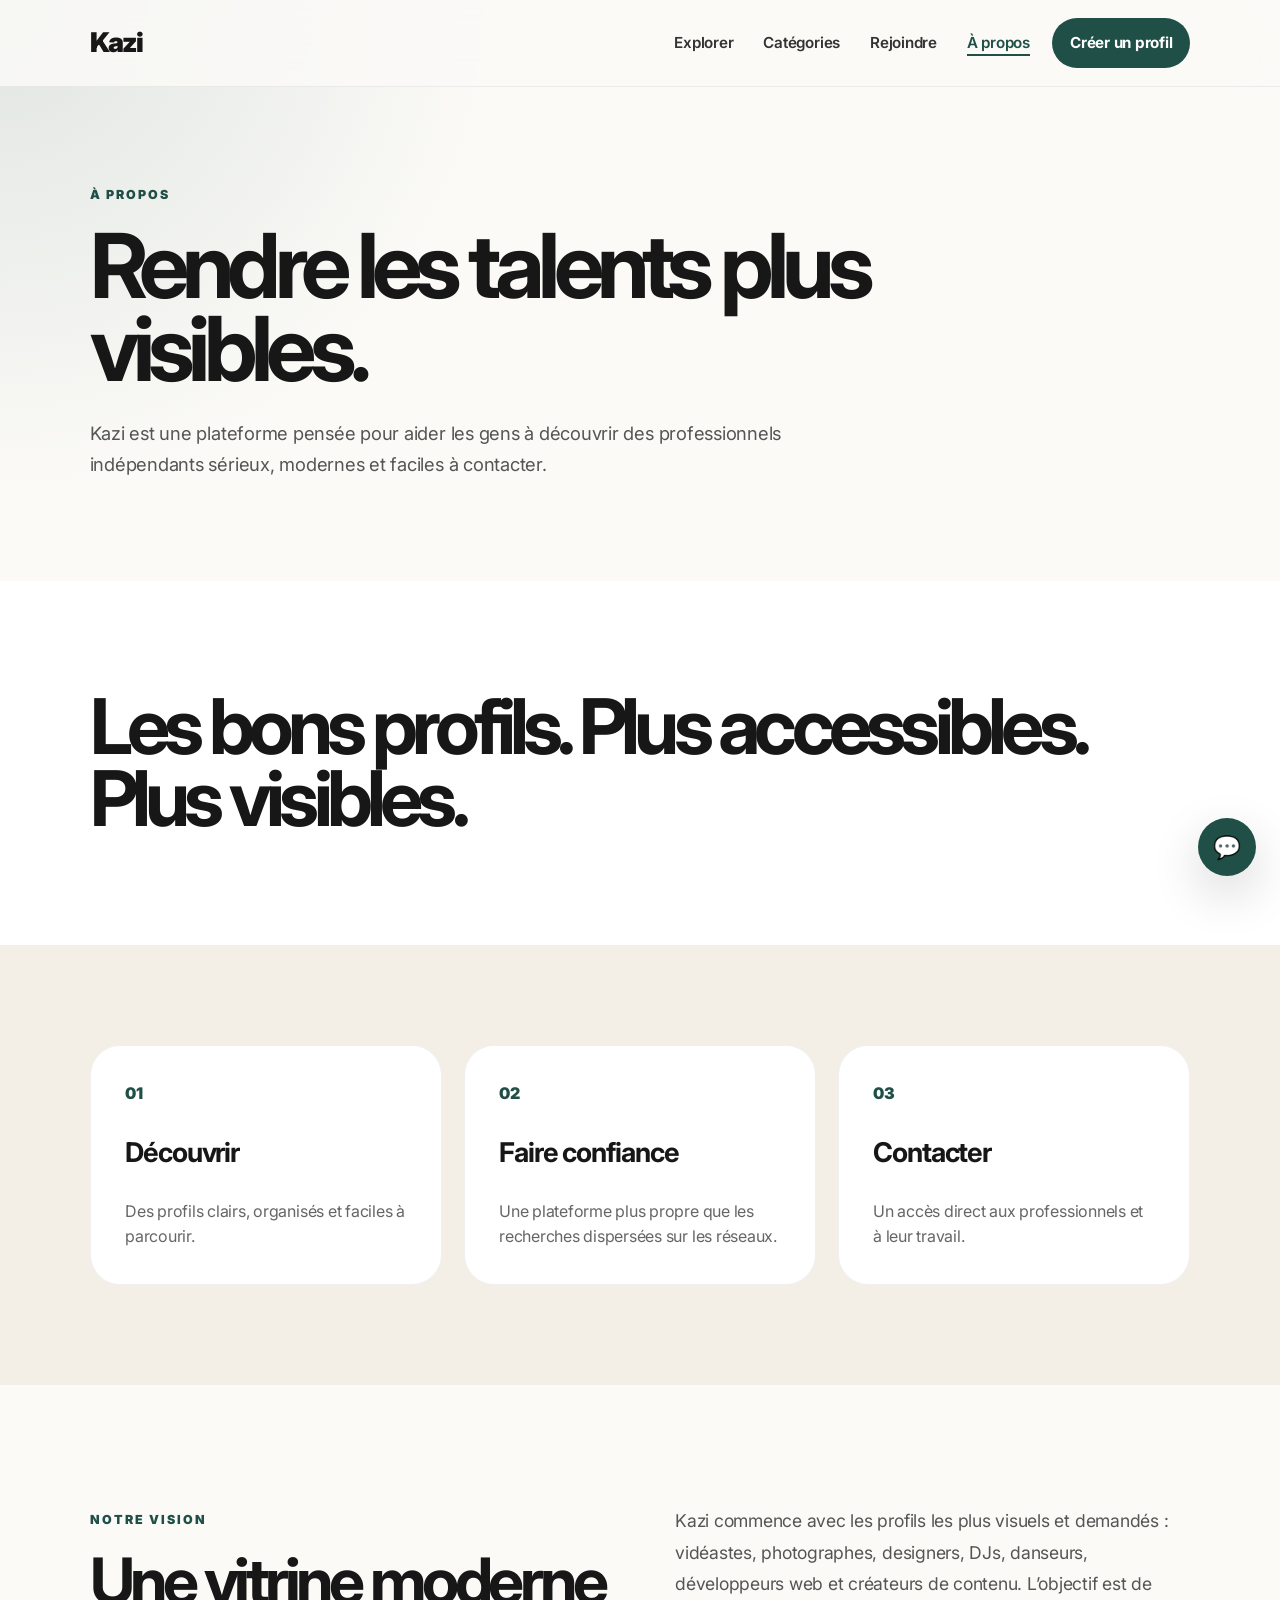
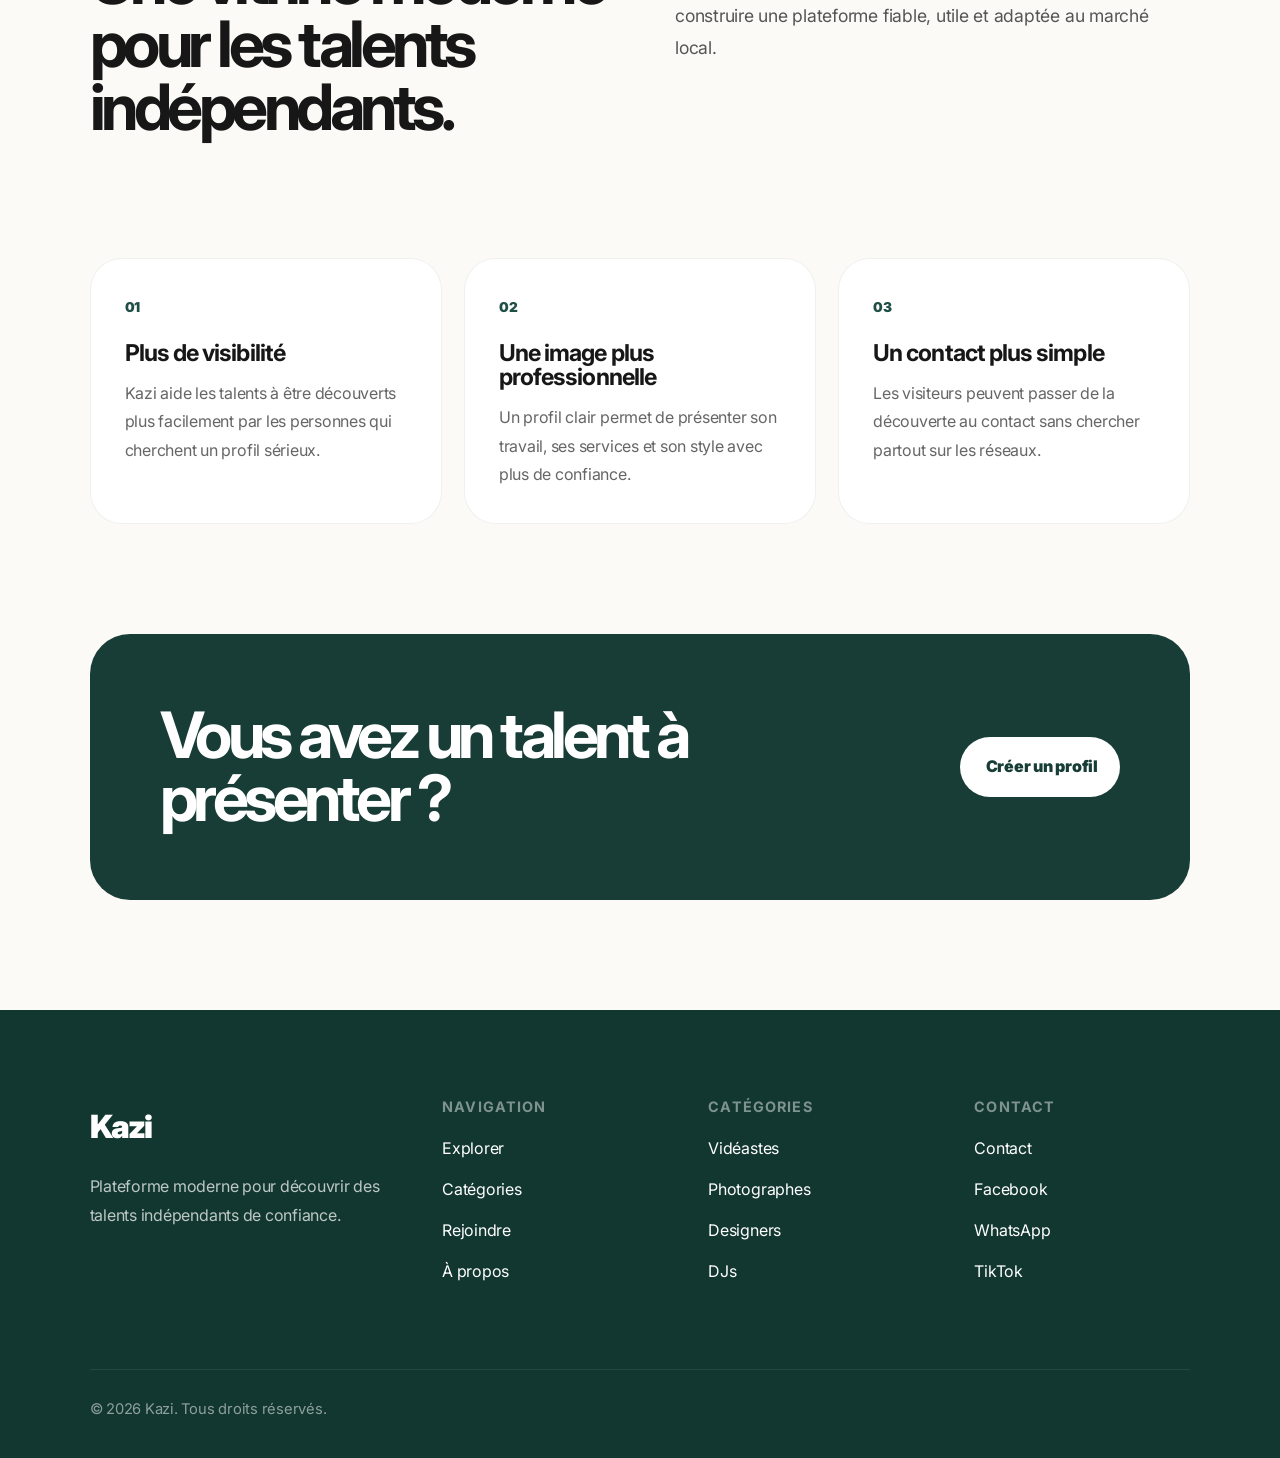
==== Kazi-website/about.html @ 258c021c "Replace with corrected Kazi website structure" ====
<!doctype html>
<html lang="fr">
  <head>
    <meta charset="UTF-8" />
    <meta name="viewport" content="width=device-width, initial-scale=1.0" />

    <title>À propos — Kazi</title>

    <meta
      name="description"
      content="Kazi est une plateforme pensée pour rendre les talents indépendants plus visibles et plus faciles à trouver."
    />

    <link rel="icon" href="assets/images/branding/favicon.png" />

    <link rel="preconnect" href="https://fonts.googleapis.com" />
    <link rel="preconnect" href="https://fonts.gstatic.com" crossorigin />

    <link
      href="https://fonts.googleapis.com/css2?family=Inter:wght@400;500;600;700;800;900&display=swap"
      rel="stylesheet"
    />

    <link rel="stylesheet" href="assets/css/style.css" />
    <link rel="stylesheet" href="assets/css/navbar.css" />
    <link rel="stylesheet" href="assets/css/about.css" />
    <link rel="stylesheet" href="assets/css/footer.css" />
    <link rel="stylesheet" href="assets/css/responsive.css" />
  </head>

  <body>
    <header class="site-header">
      <nav class="navbar">
        <a href="index.html" class="logo">Kazi</a>

        <div class="nav-right">
          <ul class="nav-links">
            <li><a href="professionals.html">Explorer</a></li>
            <li><a href="categories.html">Catégories</a></li>
            <li><a href="join.html">Rejoindre</a></li>
            <li><a href="about.html" class="active">À propos</a></li>
          </ul>

          <a href="join.html" class="nav-cta">Créer un profil</a>

          <button class="menu-toggle" id="menuToggle">☰</button>
        </div>
      </nav>
    </header>

    <main>
      <section class="about-hero">
        <span class="about-tag">À propos</span>

        <h1>Rendre les talents plus visibles.</h1>

        <p>
          Kazi est une plateforme pensée pour aider les gens à découvrir des
          professionnels indépendants sérieux, modernes et faciles à contacter.
        </p>
      </section>

      <section class="about-statement">
        <h2>Les bons profils. Plus accessibles. Plus visibles.</h2>
      </section>

      <section class="about-grid-section">
        <div class="about-card">
          <span>01</span>
          <h3>Découvrir</h3>
          <p>Des profils clairs, organisés et faciles à parcourir.</p>
        </div>

        <div class="about-card">
          <span>02</span>
          <h3>Faire confiance</h3>
          <p>
            Une plateforme plus propre que les recherches dispersées sur les
            réseaux.
          </p>
        </div>

        <div class="about-card">
          <span>03</span>
          <h3>Contacter</h3>
          <p>Un accès direct aux professionnels et à leur travail.</p>
        </div>
      </section>

      <section class="about-split">
        <div>
          <span class="about-tag">Notre vision</span>
          <h2>Une vitrine moderne pour les talents indépendants.</h2>
        </div>

        <p>
          Kazi commence avec les profils les plus visuels et demandés :
          vidéastes, photographes, designers, DJs, danseurs, développeurs web et
          créateurs de contenu. L’objectif est de construire une plateforme
          fiable, utile et adaptée au marché local.
        </p>
      </section>

      <section class="about-benefits">
        <div class="about-benefit">
          <span>01</span>
          <h3>Plus de visibilité</h3>
          <p>
            Kazi aide les talents à être découverts plus facilement par les
            personnes qui cherchent un profil sérieux.
          </p>
        </div>

        <div class="about-benefit">
          <span>02</span>
          <h3>Une image plus professionnelle</h3>
          <p>
            Un profil clair permet de présenter son travail, ses services et son
            style avec plus de confiance.
          </p>
        </div>

        <div class="about-benefit">
          <span>03</span>
          <h3>Un contact plus simple</h3>
          <p>
            Les visiteurs peuvent passer de la découverte au contact sans
            chercher partout sur les réseaux.
          </p>
        </div>
      </section>

      <section class="about-cta">
        <h2>Vous avez un talent à présenter ?</h2>
        <a href="join.html" class="about-btn">Créer un profil</a>
      </section>
    </main>

    <footer class="site-footer">
      <div class="footer-top">
        <div class="footer-brand">
          <a href="index.html" class="footer-logo">Kazi</a>

          <p>
            Plateforme moderne pour découvrir des talents indépendants de
            confiance.
          </p>
        </div>

        <div class="footer-column">
          <h4>Navigation</h4>

          <a href="professionals.html">Explorer</a>
          <a href="categories.html">Catégories</a>
          <a href="join.html">Rejoindre</a>
          <a href="about.html">À propos</a>
        </div>

        <div class="footer-column">
          <h4>Catégories</h4>

          <a href="categories.html">Vidéastes</a>
          <a href="categories.html">Photographes</a>
          <a href="categories.html">Designers</a>
          <a href="categories.html">DJs</a>
        </div>

        <div class="footer-column">
          <h4>Contact</h4>

          <a href="contact.html">Contact</a>
          <a href="#">Facebook</a>
          <a href="#">WhatsApp</a>
          <a href="#">TikTok</a>
        </div>
      </div>

      <div class="footer-bottom">
        <p>© 2026 Kazi. Tous droits réservés.</p>
      </div>
    </footer>

    <a
      href="https://wa.me/224620000000?text=Bonjour%2C%20je%20viens%20du%20site%20Kazi%20et%20je%20souhaite%20avoir%20plus%20d%E2%80%99informations."
      class="floating-contact"
      target="_blank"
    >
      💬
    </a>

    <script src="assets/js/main.js"></script>
    <script src="assets/js/navbar.js"></script>
    <script src="assets/js/animations.js"></script>
  </body>
</html>
---- Kazi-website/assets/css/style.css ----
:root {
  --text-xs: 0.78rem;
  --text-sm: 0.92rem;
  --text-base: 1rem;
  --text-lg: 1.15rem;
  --text-xl: 1.35rem;

  --title-sm: 2rem;
  --title-md: 3rem;
  --title-lg: 4.8rem;

  --radius-sm: 18px;
  --radius-md: 28px;
  --radius-lg: 40px;

  --container: 1280px;

  --color-text: #171717;
  --color-muted: #4f4f4f;
  --color-primary: #1f4f46;
  --color-background: #fbfaf7;
  --color-soft: #f1ede7;
  --color-white: #ffffff;
}

* {
  margin: 0;
  padding: 0;
  box-sizing: border-box;
}

html {
  scroll-behavior: smooth;
}

body {
  font-family: 'Inter', Arial, Helvetica, sans-serif;
  background: var(--color-background);
  color: var(--color-text);
  line-height: 1.7;
  letter-spacing: -0.015em;
  opacity: 1;
  transition: opacity 0.16s ease;
  -webkit-font-smoothing: antialiased;
}

body.fade-out {
  opacity: 0.96;
}

p {
  line-height: 1.85;
  color: var(--color-muted);
}

h1,
h2,
h3,
h4 {
  line-height: 1.04;
  letter-spacing: -0.05em;
}

img {
  width: 100%;
  display: block;
}

a {
  text-decoration: none;
  color: inherit;
}

button {
  font: inherit;
}

::selection {
  background: var(--color-primary);
  color: var(--color-white);
}

/* GLOBAL SMOOTHNESS */

a,
button,
.professional-card,
.category-card,
.service-card,
.step-card,
.about-card,
img {
  transition:
    transform 0.35s ease,
    opacity 0.35s ease,
    background-color 0.35s ease,
    color 0.35s ease,
    border-color 0.35s ease,
    box-shadow 0.35s ease;
}

/* PROFESSIONAL CARDS */

.professional-card {
  overflow: hidden;
}

.professional-card:hover {
  transform: translateY(-10px);
  box-shadow: 0 28px 80px rgba(0, 0, 0, 0.12);
}

/* CATEGORY CARDS */

.category-card:hover {
  transform: translateY(-10px);
}

/* STEP / ABOUT / SERVICE CARDS */

.step-card:hover,
.about-card:hover,
.service-card:hover {
  transform: translateY(-8px);
  box-shadow: 0 24px 70px rgba(0, 0, 0, 0.08);
}

/* BUTTONS */

.btn:hover,
.nav-cta:hover,
.primary-btn:hover,
.secondary-btn:hover,
.about-btn:hover,
.submit-btn:hover {
  transform: translateY(-3px);
}

/* LINKS */

.text-link:hover {
  opacity: 0.7;
}

/* FLOATING CONTACT */

.floating-contact {
  position: fixed;
  right: 24px;
  bottom: 24px;

  width: 58px;
  height: 58px;

  border-radius: 50%;

  background: var(--color-primary);
  color: var(--color-white);

  display: flex;
  align-items: center;
  justify-content: center;

  font-size: 1.4rem;

  box-shadow: 0 18px 50px rgba(0, 0, 0, 0.16);

  z-index: 999;

  transition: 0.25s ease;
}

.floating-contact:hover {
  transform: translateY(-4px);
}

/* TINY LUXURY INTERACTIONS */

.professional-card,
.category-card,
.about-card,
.step-card,
.service-card {
  will-change: transform;
}

.professional-card img,
.hero-visual img,
.portfolio-grid img {
  transition: transform 0.5s ease;
}

.professional-card:hover img,
.hero-visual:hover img,
.portfolio-grid img:hover {
  transform: scale(1.045);
}

.btn,
.nav-cta,
.about-btn,
.submit-btn,
.filter-btn,
.category-list a,
.profile-link {
  position: relative;
  overflow: hidden;
}

.btn::after,
.nav-cta::after,
.about-btn::after,
.submit-btn::after,
.filter-btn::after,
.category-list a::after,
.profile-link::after {
  content: '';
  position: absolute;
  inset: 0;
  background: rgba(255, 255, 255, 0.16);
  opacity: 0;
  transition: opacity 0.25s ease;
}

.btn:hover::after,
.nav-cta:hover::after,
.about-btn:hover::after,
.submit-btn:hover::after,
.filter-btn:hover::after,
.category-list a:hover::after,
.profile-link:hover::after {
  opacity: 1;
}

::placeholder {
  transition: opacity 0.25s ease;
}

input:focus::placeholder,
textarea:focus::placeholder {
  opacity: 0.45;
}

/* SCROLL REVEAL */

.reveal {
  opacity: 0;
  transform: translateY(24px);
  transition:
    opacity 0.7s ease,
    transform 0.7s ease;
}

.reveal.visible {
  opacity: 1;
  transform: translateY(0);
}

/* CUSTOM SCROLLBAR */

::-webkit-scrollbar {
  width: 10px;
}

::-webkit-scrollbar-track {
  background: var(--color-soft);
}

::-webkit-scrollbar-thumb {
  background: rgba(31, 79, 70, 0.5);
  border-radius: 999px;
}

::-webkit-scrollbar-thumb:hover {
  background: var(--color-primary);
}

/* PREMIUM CARD GLOW */

.professional-card,
.category-card,
.about-card,
.step-card,
.service-card {
  position: relative;
}

.professional-card::before,
.category-card::before,
.about-card::before,
.step-card::before,
.service-card::before {
  content: '';
  position: absolute;
  inset: 0;
  border-radius: inherit;

  background: radial-gradient(
    circle at top,
    rgba(31, 79, 70, 0.08),
    transparent 60%
  );

  opacity: 0;
  transition: opacity 0.35s ease;
  pointer-events: none;
}

.professional-card:hover::before,
.category-card:hover::before,
.about-card:hover::before,
.step-card:hover::before,
.service-card:hover::before {
  opacity: 1;
}

/* IMAGE APPEAR */

img {
  animation: imageFade 0.7s ease;
}

@keyframes imageFade {
  from {
    opacity: 0;
    transform: scale(1.015);
  }

  to {
    opacity: 1;
    transform: scale(1);
  }
}

/* PREMIUM LINK UNDERLINE */

.text-link,
.profile-link,
.footer-column a,
.nav-links a {
  position: relative;
}

.text-link::after,
.profile-link::after,
.footer-column a::after,
.nav-links a::after {
  content: '';
  position: absolute;
  left: 0;
  bottom: -4px;

  width: 100%;
  height: 2px;

  background: currentColor;

  transform: scaleX(0);
  transform-origin: left;

  transition: transform 0.5s cubic-bezier(0.22, 1, 0.36, 1);
}

.text-link:hover::after,
.profile-link:hover::after,
.footer-column a:hover::after,
.nav-links a:hover::after,
.nav-links a.active::after {
  transform: scaleX(1);
}
---- Kazi-website/assets/css/navbar.css ----
.site-header {
  position: fixed;
  top: 0;
  width: 100%;
  z-index: 999;
  padding: 18px 7%;
  background: rgba(251, 250, 247, 0.86);
  backdrop-filter: blur(18px);
  border-bottom: 1px solid rgba(0, 0, 0, 0.06);
  transition:
    padding 0.3s ease,
    background 0.3s ease,
    box-shadow 0.3s ease,
    backdrop-filter 0.3s ease;
}

.site-header.scrolled {
  padding-top: 14px;
  padding-bottom: 14px;
  background: rgba(251, 250, 247, 0.72);
  backdrop-filter: blur(24px);
  box-shadow: 0 10px 40px rgba(0, 0, 0, 0.04);
}

.navbar {
  display: flex;
  align-items: center;
  justify-content: space-between;
}

.logo {
  position: relative;
  z-index: 1001;
  font-size: 1.7rem;
  font-weight: 900;
  letter-spacing: -0.06em;
  color: #171717;
}

.nav-right {
  display: flex;
  align-items: center;
  gap: 22px;
}

.nav-links {
  display: flex;
  align-items: center;
  gap: 30px;
  list-style: none;
}

.nav-links a {
  color: #333333;
  font-size: 0.95rem;
  font-weight: 600;
  transition:
    color 0.25s ease,
    opacity 0.25s ease;
}

.nav-links a:hover,
.nav-links a.active {
  color: #1f4f46;
}

.nav-cta {
  background: #1f4f46;
  color: #ffffff;
  padding: 12px 18px;
  border-radius: 999px;
  font-size: 0.95rem;
  font-weight: 700;
  transition:
    transform 0.25s ease,
    opacity 0.25s ease;
}

.nav-cta:hover {
  opacity: 0.92;
  transform: translateY(-2px);
}

/* MOBILE NAVBAR */

.menu-toggle {
  display: none;
  border: none;
  background: transparent;
  font-size: 1.9rem;
  cursor: pointer;
  color: #171717;
}

/* MOBILE */

@media (max-width: 900px) {
  .site-header {
    padding: 16px 6%;
  }

  .menu-toggle {
    display: block;
    position: relative;
    z-index: 1001;
  }

  .nav-cta {
    display: none;
  }

  .nav-links {
    position: fixed;
    top: 0;
    left: 0;

    width: 100vw;
    height: 100vh;

    background: #fbfaf7;

    display: flex;
    flex-direction: column;
    justify-content: center;
    align-items: center;
    gap: 36px;

    opacity: 0;
    visibility: hidden;
    pointer-events: none;

    transform: translateY(-10px);

    transition:
      opacity 0.5s ease,
      visibility 0.5s ease,
      transform 0.5s cubic-bezier(0.22, 1, 0.36, 1);

    z-index: 1000;
  }

  .nav-links.active {
    opacity: 1;
    visibility: visible;
    pointer-events: auto;
    transform: translateY(0);
  }

  .nav-links li {
    transform: translateY(14px);
    opacity: 0;
    transition:
      transform 0.45s ease,
      opacity 0.45s ease;
  }

  .nav-links.active li {
    transform: translateY(0);
    opacity: 1;
  }

  .nav-links a {
    font-size: 2rem;
    font-weight: 700;
  }

  .nav-links.active li:nth-child(1) {
    transition-delay: 0.05s;
  }

  .nav-links.active li:nth-child(2) {
    transition-delay: 0.1s;
  }

  .nav-links.active li:nth-child(3) {
    transition-delay: 0.15s;
  }

  .nav-links.active li:nth-child(4) {
    transition-delay: 0.2s;
  }

  .nav-links.active li:nth-child(5) {
    transition-delay: 0.25s;
  }
}
---- Kazi-website/assets/css/about.css ----
.about-hero {
  padding: 180px 7% 100px;
  background:
    radial-gradient(
      circle at top left,
      rgba(31, 79, 70, 0.12),
      transparent 35%
    ),
    #fbfaf7;
}

.about-tag {
  display: inline-block;
  margin-bottom: 20px;
  color: #1f4f46;
  font-size: 0.78rem;
  text-transform: uppercase;
  letter-spacing: 0.16em;
  font-weight: 900;
}

.about-hero h1 {
  max-width: 950px;
  font-size: clamp(3.4rem, 7vw, 6.8rem);
  line-height: 0.92;
  letter-spacing: -0.075em;
  margin-bottom: 28px;
}

.about-hero p {
  max-width: 720px;
  color: #555555;
  font-size: 1.15rem;
  line-height: 1.7;
}

.about-statement {
  padding: 110px 7%;
  background: #ffffff;
}

.about-statement h2 {
  max-width: 1100px;
  font-size: clamp(2.7rem, 6vw, 5.8rem);
  line-height: 0.94;
  letter-spacing: -0.075em;
}

.about-grid-section {
  padding: 100px 7%;
  background: #f3efe7;
  display: grid;
  grid-template-columns: repeat(3, 1fr);
  gap: 22px;
}

.about-card {
  background: #ffffff;
  border-radius: 30px;
  padding: 34px;
  min-height: 240px;
  display: flex;
  flex-direction: column;
  justify-content: space-between;
  border: 1px solid rgba(0, 0, 0, 0.06);
}

.about-card span {
  color: #1f4f46;
  font-weight: 900;
}

.about-card h3 {
  font-size: 1.7rem;
  letter-spacing: -0.04em;
}

.about-card p {
  color: #666666;
  line-height: 1.6;
}

.about-split {
  padding: 120px 7%;
  background: #fbfaf7;
  display: grid;
  grid-template-columns: 1fr 1fr;
  gap: 70px;
  align-items: start;
}

.about-split h2 {
  font-size: clamp(2.6rem, 5vw, 5rem);
  line-height: 0.98;
  letter-spacing: -0.07em;
}

.about-split p {
  color: #555555;
  font-size: 1.1rem;
  line-height: 1.8;
}

.about-cta {
  margin: 0 7% 110px;
  padding: 70px;
  border-radius: 40px;
  background: #173d36;
  color: #ffffff;
  display: flex;
  align-items: center;
  justify-content: space-between;
  gap: 40px;
}

.about-cta h2 {
  max-width: 760px;
  font-size: clamp(2.4rem, 5vw, 4.8rem);
  line-height: 0.98;
  letter-spacing: -0.07em;
}

.about-btn {
  background: #ffffff;
  color: #173d36;
  padding: 16px 26px;
  border-radius: 999px;
  font-weight: 900;
  white-space: nowrap;
}

@media (max-width: 900px) {
  .about-hero {
    padding: 160px 6% 80px;
  }

  .about-statement,
  .about-grid-section,
  .about-split {
    padding-left: 6%;
    padding-right: 6%;
  }

  .about-grid-section,
  .about-split {
    grid-template-columns: 1fr;
  }

  .about-cta {
    margin: 0 6% 80px;
    padding: 44px 28px;
    flex-direction: column;
    align-items: flex-start;
  }
}

/* ABOUT BENEFITS */

.about-benefits {
  padding: 0 7% 110px;

  display: grid;
  grid-template-columns: repeat(3, 1fr);
  gap: 22px;
}

.about-benefit {
  background: #ffffff;

  padding: 34px;

  border-radius: 32px;

  border: 1px solid rgba(0, 0, 0, 0.06);
}

.about-benefit span {
  color: #1f4f46;

  font-size: 0.85rem;
  font-weight: 900;
}

.about-benefit h3 {
  margin: 20px 0 14px;

  font-size: 1.45rem;
  letter-spacing: -0.04em;
}

.about-benefit p {
  color: #666666;
  line-height: 1.8;
}

@media (max-width: 1000px) {
  .about-benefits {
    grid-template-columns: 1fr;
    padding-left: 6%;
    padding-right: 6%;
  }
}
---- Kazi-website/assets/css/footer.css ----
.site-footer {
  background: #123730;
  color: #ffffff;
  padding: 90px 7% 34px;
}

.footer-top {
  display: grid;
  grid-template-columns: 1.4fr 1fr 1fr 1fr;
  gap: 50px;
  margin-bottom: 70px;
}

.footer-logo {
  display: inline-block;
  font-size: 2rem;
  font-weight: 900;
  margin-bottom: 18px;
  letter-spacing: -0.06em;
}

.footer-brand p {
  max-width: 320px;
  color: rgba(255, 255, 255, 0.72);
  line-height: 1.8;
}

.footer-column h4 {
  margin-bottom: 20px;
  font-size: 0.9rem;
  text-transform: uppercase;
  letter-spacing: 0.08em;
  color: rgba(255, 255, 255, 0.46);
}

.footer-column {
  display: flex;
  flex-direction: column;
}

.footer-column a {
  margin-bottom: 14px;
  color: #ffffff;
  transition: 0.25s ease;
}

.footer-column a:hover {
  opacity: 0.65;
}

.footer-bottom {
  padding-top: 26px;
  border-top: 1px solid rgba(255, 255, 255, 0.08);
}

.footer-bottom p {
  color: rgba(255, 255, 255, 0.52);
  font-size: 0.92rem;
}

@media (max-width: 1000px) {
  .footer-top {
    grid-template-columns: 1fr 1fr;
  }
}

@media (max-width: 700px) {
  .site-footer {
    padding: 70px 6% 30px;
  }

  .footer-top {
    grid-template-columns: 1fr;
    gap: 40px;
  }
}
---- Kazi-website/assets/css/responsive.css ----
/* HERO */

.explore-hero {
  padding: 180px 7% 70px;

  background:
    radial-gradient(
      circle at top left,
      rgba(31, 79, 70, 0.12),
      transparent 35%
    ),
    #fbfaf7;
}

.explore-tag {
  display: inline-block;
  margin-bottom: 20px;

  color: #1f4f46;

  font-size: 0.78rem;
  text-transform: uppercase;
  letter-spacing: 0.16em;
  font-weight: 900;
}

.explore-hero h1 {
  max-width: 950px;

  font-size: clamp(3.4rem, 6.8vw, 6.6rem);
  line-height: 0.98;
  letter-spacing: -0.06em;

  margin-bottom: 32px;
}

.explore-hero p {
  max-width: 36rem;

  color: #4f4f4f;

  font-size: 1.15rem;
  line-height: 1.85;
}

/* EXPLORE SECTION */

.explore-section {
  padding: 0 7% 110px;
}

/* EXPLORE TOOLS */

.explore-tools {
  display: flex;
  align-items: center;
  justify-content: space-between;
  gap: 20px;

  margin-bottom: 26px;
}

.search-wrap {
  flex: 1;
  margin-bottom: 0;
}

.search-wrap input {
  width: 100%;
  max-width: 720px;

  padding: 18px 22px;

  border-radius: 999px;

  border: 1px solid rgba(0, 0, 0, 0.08);

  background: #ffffff;
  color: #171717;

  font: inherit;
  font-weight: 700;

  outline: none;

  transition:
    border-color 0.25s ease,
    box-shadow 0.25s ease,
    background-color 0.25s ease;
}

.search-wrap input::placeholder {
  color: #8a8a8a;
}

.search-wrap input:focus {
  border-color: #1f4f46;
  background: #ffffff;

  box-shadow: 0 18px 50px rgba(31, 79, 70, 0.1);
}

.profile-count {
  display: inline-flex;
  align-items: center;
  gap: 8px;

  color: #666666;

  font-size: 0.95rem;
  font-weight: 800;

  white-space: nowrap;
}

.profile-count strong {
  color: #1f4f46;
}

.count-dot {
  width: 8px;
  height: 8px;

  border-radius: 50%;

  background: #1f4f46;

  box-shadow: 0 0 0 6px rgba(31, 79, 70, 0.08);
}

/* FILTERS */

.filter-bar {
  display: flex;
  flex-wrap: wrap;
  gap: 12px;

  margin-bottom: 42px;
}

.filter-btn {
  border: 1px solid rgba(0, 0, 0, 0.08);

  background: #ffffff;
  color: #171717;

  padding: 13px 20px;

  border-radius: 999px;

  font-weight: 800;

  cursor: pointer;

  transition:
    transform 0.25s ease,
    background-color 0.25s ease,
    color 0.25s ease,
    border-color 0.25s ease;
}

.filter-btn:hover,
.filter-btn.active {
  background: #1f4f46;
  color: #ffffff;
}

.filter-btn:hover {
  transform: translateY(-2px);
}

/* CARDS */

.professionals-grid {
  display: grid;
  grid-template-columns: repeat(3, 1fr);
  gap: 26px;

  align-items: stretch;
}

.professional-card {
  position: relative;

  height: 100%;

  display: flex;
  flex-direction: column;

  background: #ffffff;

  border-radius: 34px;

  overflow: hidden;

  border: 1px solid rgba(0, 0, 0, 0.06);

  transition:
    transform 0.25s ease,
    box-shadow 0.25s ease,
    opacity 0.25s ease;
}

.professional-card:hover {
  transform: translateY(-6px);

  box-shadow: 0 28px 80px rgba(0, 0, 0, 0.1);
}

.professional-card img {
  height: 410px;

  object-fit: cover;

  background: #e9e4dc;
}

.professional-info {
  padding: 26px;

  display: flex;
  flex-direction: column;

  flex: 1;
}

.professional-info span {
  color: #1f4f46;

  font-size: 0.85rem;
  font-weight: 900;
}

.professional-info h3 {
  margin: 10px 0;

  font-size: 1.55rem;
  letter-spacing: -0.04em;
}

.professional-info p {
  margin-bottom: 18px;

  color: #666666;

  line-height: 1.7;
}

.professional-info a,
.profile-link {
  display: inline-block;

  font-weight: 900;

  border-bottom: 2px solid #1f4f46;
}

.profile-link {
  margin-top: auto;
}

/* BADGES */

.profile-badges {
  display: flex;
  flex-wrap: wrap;
  gap: 8px;

  margin: 12px 0 10px;
}

.profile-badges small {
  display: inline-flex;
  align-items: center;

  padding: 7px 10px;

  border-radius: 999px;

  background: rgba(31, 79, 70, 0.08);
  color: #1f4f46;

  font-size: 0.72rem;
  font-weight: 900;
  letter-spacing: 0.02em;
}

/* COMING SOON CARDS */

.coming-soon-card {
  opacity: 0.78;
}

.coming-soon-card:hover {
  opacity: 1;
}

.coming-soon-card .profile-link {
  color: #777777;

  border-bottom-color: rgba(0, 0, 0, 0.18);
}

.coming-soon-card::after {
  content: 'Bientôt';

  position: absolute;
  top: 16px;
  left: 16px;

  padding: 8px 12px;

  border-radius: 999px;

  background: rgba(255, 255, 255, 0.92);
  color: #1f4f46;

  font-size: 0.72rem;
  font-weight: 900;
  text-transform: uppercase;
  letter-spacing: 0.04em;

  z-index: 3;
}

.coming-soon-note {
  display: block;

  margin-top: 12px;

  color: #777777;

  font-size: 0.78rem;
  font-weight: 700;

  line-height: 1.5;
}

/* EMPTY STATE */

.empty-state {
  display: none;

  text-align: center;

  padding: 80px 20px 20px;
}

.empty-state span {
  display: inline-block;

  margin-bottom: 14px;

  color: #1f4f46;

  font-size: 0.78rem;
  font-weight: 900;
  text-transform: uppercase;
  letter-spacing: 0.16em;
}

.empty-state h3 {
  margin-bottom: 12px;

  font-size: clamp(2rem, 4vw, 3rem);
  line-height: 1;
  letter-spacing: -0.05em;
}

.empty-state p {
  max-width: 420px;

  margin: 0 auto 24px;

  color: #666666;

  line-height: 1.75;
}

.empty-state a {
  display: inline-flex;
  align-items: center;
  justify-content: center;

  padding: 14px 22px;

  border-radius: 999px;

  background: #1f4f46;
  color: #ffffff;

  font-weight: 900;

  transition:
    transform 0.25s ease,
    background-color 0.25s ease;
}

.empty-state a:hover {
  background: #173d36;
  transform: translateY(-2px);
}

/* EXPLORE HOW */

.explore-how {
  padding: 0 7% 110px;

  background: #fbfaf7;
}

.explore-how-header {
  max-width: 760px;

  margin-bottom: 38px;
}

.explore-how-header span {
  color: #1f4f46;

  font-size: 0.78rem;
  font-weight: 900;
  text-transform: uppercase;
  letter-spacing: 0.16em;
}

.explore-how-header h2 {
  margin-top: 14px;

  font-size: clamp(2.3rem, 5vw, 4.3rem);
  line-height: 0.98;
  letter-spacing: -0.06em;
}

.explore-how-grid {
  display: grid;
  grid-template-columns: repeat(3, 1fr);
  gap: 22px;
}

.explore-how-card {
  background: #ffffff;

  padding: 30px;

  border-radius: 30px;

  border: 1px solid rgba(0, 0, 0, 0.06);
}

.explore-how-card span {
  color: #1f4f46;

  font-size: 0.85rem;
  font-weight: 900;
}

.explore-how-card h3 {
  margin: 18px 0 12px;

  font-size: 1.35rem;
  letter-spacing: -0.04em;
}

.explore-how-card p {
  color: #666666;

  line-height: 1.8;
}

/* CTA */

.explore-cta {
  margin: 0 7% 110px;

  padding: 70px;

  border-radius: 40px;

  background: #173d36;
  color: #ffffff;

  display: flex;
  justify-content: space-between;
  align-items: center;
  gap: 40px;
}

.explore-cta h2 {
  max-width: 760px;

  font-size: clamp(2.4rem, 5vw, 4.8rem);
  line-height: 0.98;
  letter-spacing: -0.07em;
}

.explore-cta a {
  background: #ffffff;
  color: #173d36;

  padding: 16px 26px;

  border-radius: 999px;

  font-weight: 900;

  white-space: nowrap;

  transition:
    transform 0.25s ease,
    opacity 0.25s ease;
}

.explore-cta a:hover {
  transform: translateY(-2px);

  opacity: 0.92;
}

/* RESPONSIVE */

@media (max-width: 1000px) {
  .explore-how-grid,
  .professionals-grid {
    grid-template-columns: 1fr;
  }

  .explore-how {
    padding-left: 6%;
    padding-right: 6%;
  }

  .explore-cta {
    flex-direction: column;
    align-items: flex-start;

    padding: 44px 28px;
  }
}

@media (max-width: 700px) {
  .explore-hero {
    padding: 160px 6% 60px;
  }

  .explore-hero h1 {
    letter-spacing: -0.05em;
  }

  .explore-section {
    padding-left: 6%;
    padding-right: 6%;
  }

  .explore-tools {
    flex-direction: column;
    align-items: flex-start;
  }

  .search-wrap {
    width: 100%;
  }

  .search-wrap input {
    max-width: 100%;
  }

  .profile-count {
    white-space: normal;
  }

  .explore-cta {
    margin: 0 6% 80px;
  }

  .explore-cta h2 {
    letter-spacing: -0.055em;
  }
}
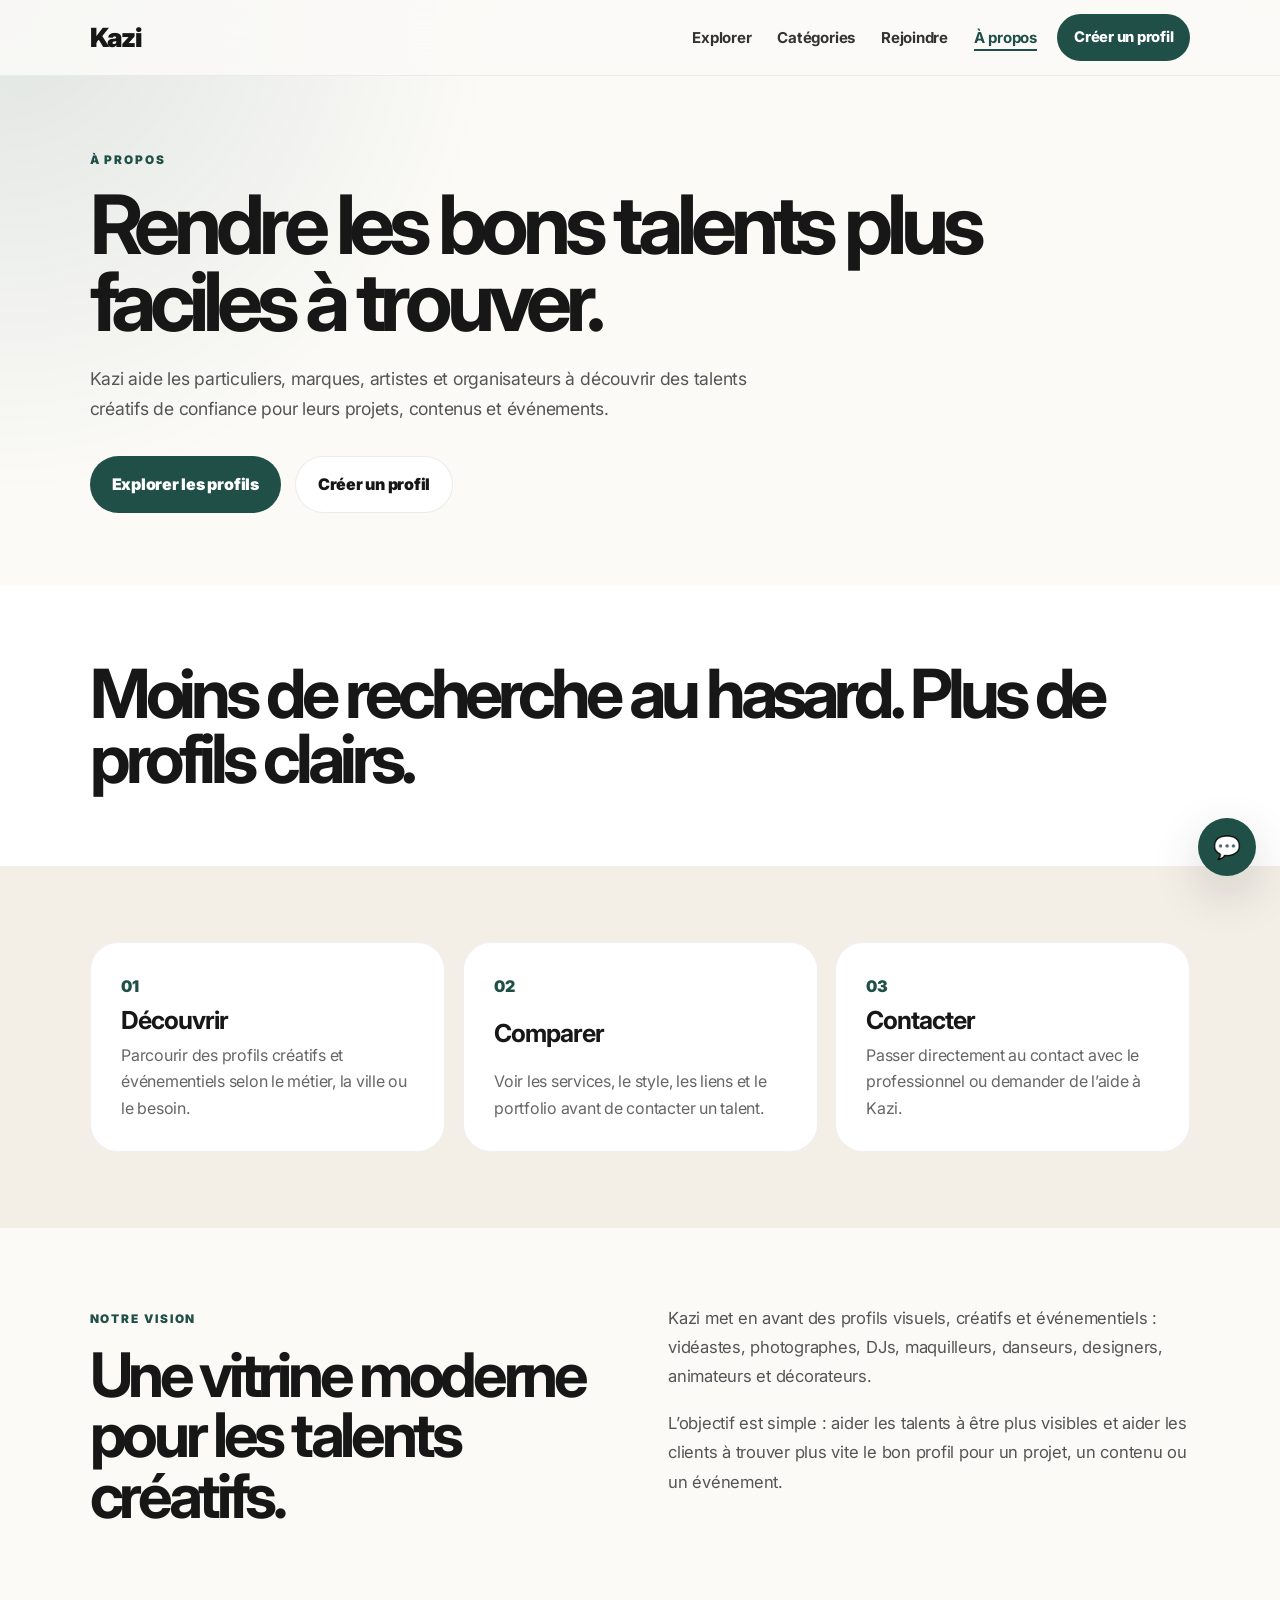
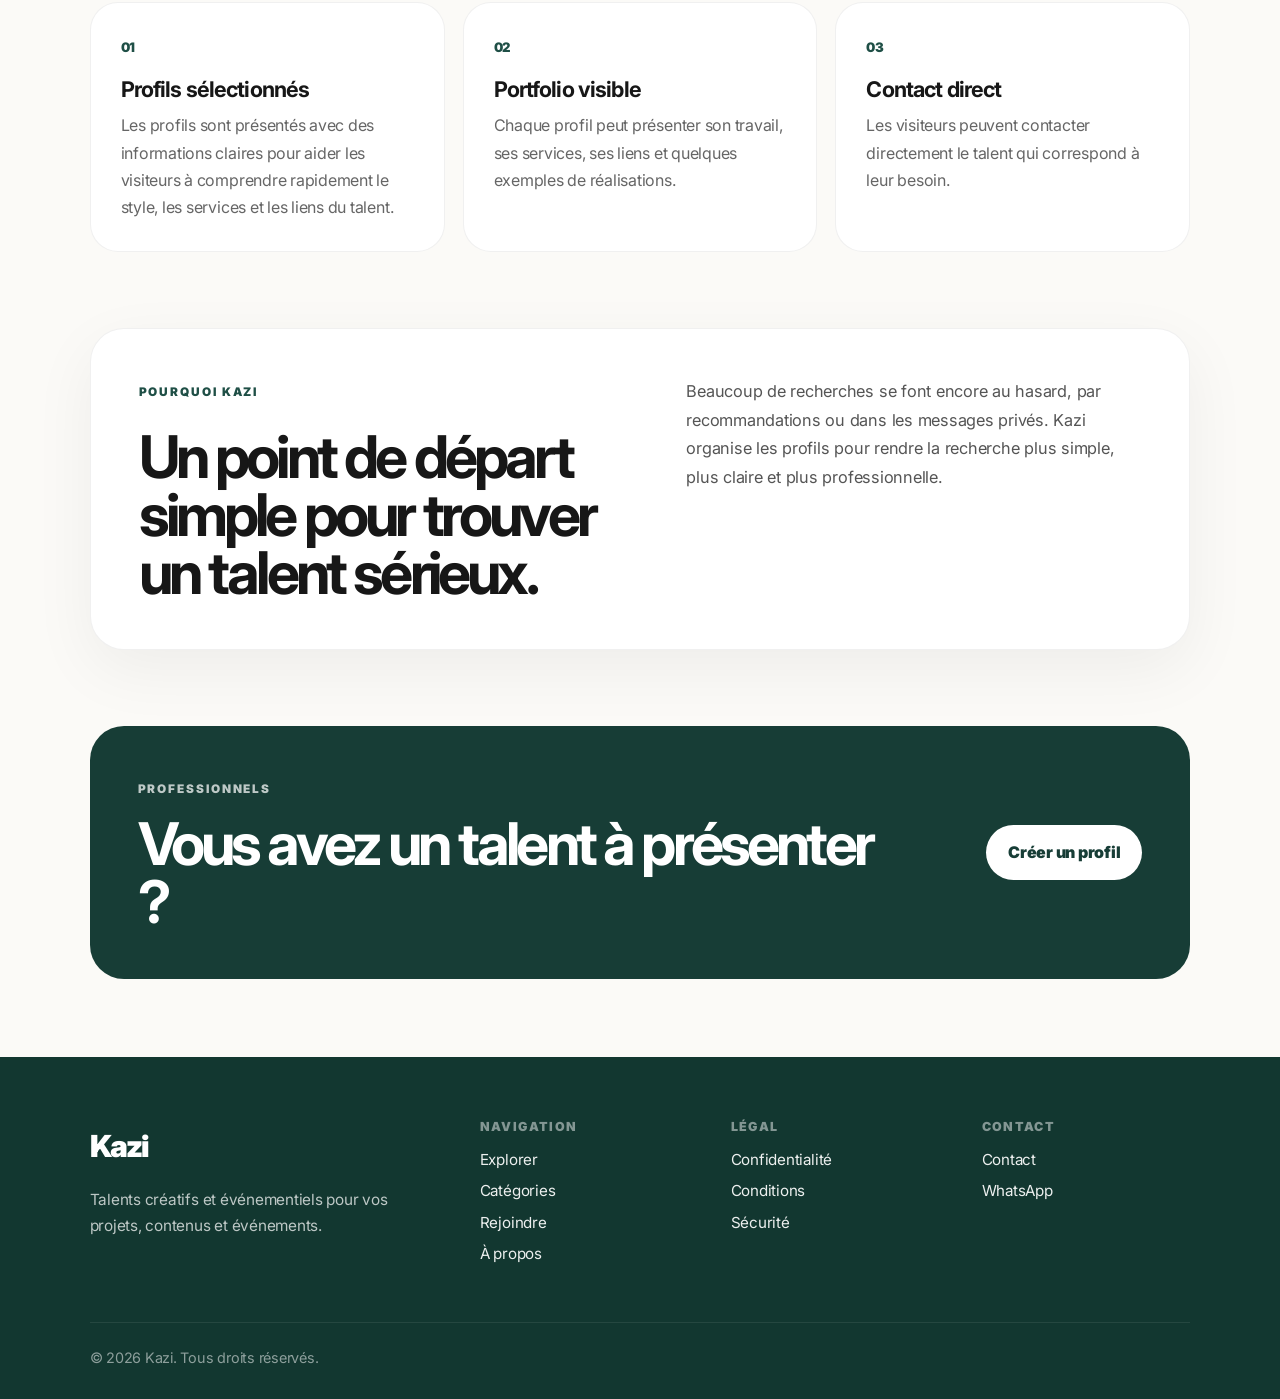
==== commit d10bcd5d: "Finalize Kazi phase one structure" ====
--- a/Kazi-website/about.html
+++ b/Kazi-website/about.html
@@ -8,7 +8,7 @@
 
     <meta
       name="description"
-      content="Kazi est une plateforme pensée pour rendre les talents indépendants plus visibles et plus faciles à trouver."
+      content="Kazi aide à découvrir des talents créatifs et événementiels de confiance pour vos projets, contenus et événements."
     />
 
     <link rel="icon" href="assets/images/branding/favicon.png" />
@@ -52,87 +52,127 @@
       <section class="about-hero">
         <span class="about-tag">À propos</span>
 
-        <h1>Rendre les talents plus visibles.</h1>
+        <h1>Rendre les bons talents plus faciles à trouver.</h1>
 
         <p>
-          Kazi est une plateforme pensée pour aider les gens à découvrir des
-          professionnels indépendants sérieux, modernes et faciles à contacter.
+          Kazi aide les particuliers, marques, artistes et organisateurs à
+          découvrir des talents créatifs de confiance pour leurs projets,
+          contenus et événements.
         </p>
+
+        <div class="about-hero-actions">
+          <a href="professionals.html" class="about-btn primary">
+            Explorer les profils
+          </a>
+
+          <a href="join.html" class="about-btn secondary"> Créer un profil </a>
+        </div>
       </section>
 
       <section class="about-statement">
-        <h2>Les bons profils. Plus accessibles. Plus visibles.</h2>
+        <h2>Moins de recherche au hasard. Plus de profils clairs.</h2>
       </section>
 
       <section class="about-grid-section">
         <div class="about-card">
           <span>01</span>
           <h3>Découvrir</h3>
-          <p>Des profils clairs, organisés et faciles à parcourir.</p>
+          <p>
+            Parcourir des profils créatifs et événementiels selon le métier, la
+            ville ou le besoin.
+          </p>
         </div>
 
         <div class="about-card">
           <span>02</span>
-          <h3>Faire confiance</h3>
-          <p>
-            Une plateforme plus propre que les recherches dispersées sur les
-            réseaux.
+          <h3>Comparer</h3>
+          <p>
+            Voir les services, le style, les liens et le portfolio avant de
+            contacter un talent.
           </p>
         </div>
 
         <div class="about-card">
           <span>03</span>
           <h3>Contacter</h3>
-          <p>Un accès direct aux professionnels et à leur travail.</p>
+          <p>
+            Passer directement au contact avec le professionnel ou demander de
+            l’aide à Kazi.
+          </p>
         </div>
       </section>
 
       <section class="about-split">
         <div>
           <span class="about-tag">Notre vision</span>
-          <h2>Une vitrine moderne pour les talents indépendants.</h2>
-        </div>
-
-        <p>
-          Kazi commence avec les profils les plus visuels et demandés :
-          vidéastes, photographes, designers, DJs, danseurs, développeurs web et
-          créateurs de contenu. L’objectif est de construire une plateforme
-          fiable, utile et adaptée au marché local.
-        </p>
+          <h2>Une vitrine moderne pour les talents créatifs.</h2>
+        </div>
+
+        <div class="about-copy">
+          <p>
+            Kazi met en avant des profils visuels, créatifs et événementiels :
+            vidéastes, photographes, DJs, maquilleurs, danseurs, designers,
+            animateurs et décorateurs.
+          </p>
+
+          <p>
+            L’objectif est simple : aider les talents à être plus visibles et
+            aider les clients à trouver plus vite le bon profil pour un projet,
+            un contenu ou un événement.
+          </p>
+        </div>
       </section>
 
       <section class="about-benefits">
         <div class="about-benefit">
           <span>01</span>
-          <h3>Plus de visibilité</h3>
-          <p>
-            Kazi aide les talents à être découverts plus facilement par les
-            personnes qui cherchent un profil sérieux.
+          <h3>Profils sélectionnés</h3>
+          <p>
+            Les profils sont présentés avec des informations claires pour aider
+            les visiteurs à comprendre rapidement le style, les services et les
+            liens du talent.
           </p>
         </div>
 
         <div class="about-benefit">
           <span>02</span>
-          <h3>Une image plus professionnelle</h3>
-          <p>
-            Un profil clair permet de présenter son travail, ses services et son
-            style avec plus de confiance.
+          <h3>Portfolio visible</h3>
+          <p>
+            Chaque profil peut présenter son travail, ses services, ses liens et
+            quelques exemples de réalisations.
           </p>
         </div>
 
         <div class="about-benefit">
           <span>03</span>
-          <h3>Un contact plus simple</h3>
-          <p>
-            Les visiteurs peuvent passer de la découverte au contact sans
-            chercher partout sur les réseaux.
-          </p>
-        </div>
+          <h3>Contact direct</h3>
+          <p>
+            Les visiteurs peuvent contacter directement le talent qui correspond
+            à leur besoin.
+          </p>
+        </div>
+      </section>
+
+      <section class="about-proof">
+        <div>
+          <span class="about-tag">Pourquoi Kazi</span>
+          <h2>Un point de départ simple pour trouver un talent sérieux.</h2>
+        </div>
+
+        <p>
+          Beaucoup de recherches se font encore au hasard, par recommandations
+          ou dans les messages privés. Kazi organise les profils pour rendre la
+          recherche plus simple, plus claire et plus professionnelle.
+        </p>
       </section>
 
       <section class="about-cta">
-        <h2>Vous avez un talent à présenter ?</h2>
-        <a href="join.html" class="about-btn">Créer un profil</a>
+        <div>
+          <span class="about-tag">Professionnels</span>
+          <h2>Vous avez un talent à présenter ?</h2>
+        </div>
+
+        <a href="join.html" class="about-btn white">Créer un profil</a>
       </section>
     </main>
 
@@ -142,8 +182,8 @@
           <a href="index.html" class="footer-logo">Kazi</a>
 
           <p>
-            Plateforme moderne pour découvrir des talents indépendants de
-            confiance.
+            Talents créatifs et événementiels pour vos projets, contenus et
+            événements.
           </p>
         </div>
 
@@ -157,21 +197,23 @@
         </div>
 
         <div class="footer-column">
-          <h4>Catégories</h4>
-
-          <a href="categories.html">Vidéastes</a>
-          <a href="categories.html">Photographes</a>
-          <a href="categories.html">Designers</a>
-          <a href="categories.html">DJs</a>
+          <h4>Légal</h4>
+
+          <a href="privacy.html">Confidentialité</a>
+          <a href="terms.html">Conditions</a>
+          <a href="safety.html">Sécurité</a>
         </div>
 
         <div class="footer-column">
           <h4>Contact</h4>
 
           <a href="contact.html">Contact</a>
-          <a href="#">Facebook</a>
-          <a href="#">WhatsApp</a>
-          <a href="#">TikTok</a>
+          <a
+            href="https://wa.me/15819941312?text=Bonjour%2C%20je%20viens%20du%20site%20Kazi."
+            target="_blank"
+          >
+            WhatsApp
+          </a>
         </div>
       </div>
 
@@ -181,7 +223,7 @@
     </footer>
 
     <a
-      href="https://wa.me/224620000000?text=Bonjour%2C%20je%20viens%20du%20site%20Kazi%20et%20je%20souhaite%20avoir%20plus%20d%E2%80%99informations."
+      href="https://wa.me/15819941312?text=Bonjour%2C%20je%20viens%20du%20site%20Kazi%20et%20je%20souhaite%20avoir%20plus%20d%E2%80%99informations."
       class="floating-contact"
       target="_blank"
     >
--- a/Kazi-website/assets/css/navbar.css
+++ b/Kazi-website/assets/css/navbar.css
@@ -3,8 +3,8 @@
   top: 0;
   width: 100%;
   z-index: 999;
-  padding: 18px 7%;
-  background: rgba(251, 250, 247, 0.86);
+  padding: 14px 7%;
+  background: rgba(251, 250, 247, 0.88);
   backdrop-filter: blur(18px);
   border-bottom: 1px solid rgba(0, 0, 0, 0.06);
   transition:
@@ -15,11 +15,11 @@
 }
 
 .site-header.scrolled {
-  padding-top: 14px;
-  padding-bottom: 14px;
-  background: rgba(251, 250, 247, 0.72);
+  padding-top: 11px;
+  padding-bottom: 11px;
+  background: rgba(251, 250, 247, 0.76);
   backdrop-filter: blur(24px);
-  box-shadow: 0 10px 40px rgba(0, 0, 0, 0.04);
+  box-shadow: 0 10px 36px rgba(0, 0, 0, 0.045);
 }
 
 .navbar {
@@ -31,29 +31,31 @@
 .logo {
   position: relative;
   z-index: 1001;
-  font-size: 1.7rem;
+  font-size: 1.65rem;
   font-weight: 900;
   letter-spacing: -0.06em;
   color: #171717;
+  text-decoration: none;
 }
 
 .nav-right {
   display: flex;
   align-items: center;
-  gap: 22px;
+  gap: 20px;
 }
 
 .nav-links {
   display: flex;
   align-items: center;
-  gap: 30px;
+  gap: 26px;
   list-style: none;
 }
 
 .nav-links a {
   color: #333333;
-  font-size: 0.95rem;
-  font-weight: 600;
+  font-size: 0.94rem;
+  font-weight: 700;
+  text-decoration: none;
   transition:
     color 0.25s ease,
     opacity 0.25s ease;
@@ -67,17 +69,20 @@
 .nav-cta {
   background: #1f4f46;
   color: #ffffff;
-  padding: 12px 18px;
+  padding: 11px 17px;
   border-radius: 999px;
-  font-size: 0.95rem;
-  font-weight: 700;
+  font-size: 0.92rem;
+  font-weight: 800;
+  text-decoration: none;
   transition:
     transform 0.25s ease,
-    opacity 0.25s ease;
+    opacity 0.25s ease,
+    background 0.25s ease;
 }
 
 .nav-cta:hover {
-  opacity: 0.92;
+  background: #173d36;
+  color: #ffffff;
   transform: translateY(-2px);
 }
 
@@ -87,7 +92,7 @@
   display: none;
   border: none;
   background: transparent;
-  font-size: 1.9rem;
+  font-size: 1.85rem;
   cursor: pointer;
   color: #171717;
 }
@@ -96,7 +101,12 @@
 
 @media (max-width: 900px) {
   .site-header {
-    padding: 16px 6%;
+    padding: 14px 6%;
+  }
+
+  .site-header.scrolled {
+    padding-top: 12px;
+    padding-bottom: 12px;
   }
 
   .menu-toggle {
@@ -117,13 +127,19 @@
     width: 100vw;
     height: 100vh;
 
-    background: #fbfaf7;
+    background:
+      radial-gradient(
+        circle at top left,
+        rgba(31, 79, 70, 0.12),
+        transparent 34%
+      ),
+      #fbfaf7;
 
     display: flex;
     flex-direction: column;
     justify-content: center;
     align-items: center;
-    gap: 36px;
+    gap: 32px;
 
     opacity: 0;
     visibility: hidden;
@@ -132,9 +148,9 @@
     transform: translateY(-10px);
 
     transition:
-      opacity 0.5s ease,
-      visibility 0.5s ease,
-      transform 0.5s cubic-bezier(0.22, 1, 0.36, 1);
+      opacity 0.45s ease,
+      visibility 0.45s ease,
+      transform 0.45s cubic-bezier(0.22, 1, 0.36, 1);
 
     z-index: 1000;
   }
@@ -150,8 +166,8 @@
     transform: translateY(14px);
     opacity: 0;
     transition:
-      transform 0.45s ease,
-      opacity 0.45s ease;
+      transform 0.42s ease,
+      opacity 0.42s ease;
   }
 
   .nav-links.active li {
@@ -160,8 +176,9 @@
   }
 
   .nav-links a {
-    font-size: 2rem;
-    font-weight: 700;
+    font-size: clamp(1.8rem, 8vw, 2.7rem);
+    font-weight: 800;
+    letter-spacing: -0.055em;
   }
 
   .nav-links.active li:nth-child(1) {
--- a/Kazi-website/assets/css/about.css
+++ b/Kazi-website/assets/css/about.css
@@ -1,5 +1,5 @@
 .about-hero {
-  padding: 180px 7% 100px;
+  padding: 145px 7% 72px;
   background:
     radial-gradient(
       circle at top left,
@@ -11,54 +11,98 @@
 
 .about-tag {
   display: inline-block;
-  margin-bottom: 20px;
+  margin-bottom: 16px;
   color: #1f4f46;
-  font-size: 0.78rem;
+  font-size: 0.74rem;
   text-transform: uppercase;
   letter-spacing: 0.16em;
   font-weight: 900;
 }
 
 .about-hero h1 {
-  max-width: 950px;
-  font-size: clamp(3.4rem, 7vw, 6.8rem);
-  line-height: 0.92;
+  max-width: 1050px;
+  margin-bottom: 24px;
+  font-size: clamp(3rem, 6.4vw, 6.2rem);
+  line-height: 0.94;
   letter-spacing: -0.075em;
-  margin-bottom: 28px;
 }
 
 .about-hero p {
   max-width: 720px;
   color: #555555;
-  font-size: 1.15rem;
+  font-size: 1.1rem;
   line-height: 1.7;
 }
 
+.about-hero-actions {
+  margin-top: 32px;
+  display: flex;
+  flex-wrap: wrap;
+  gap: 14px;
+}
+
+.about-btn {
+  display: inline-flex;
+  align-items: center;
+  justify-content: center;
+  padding: 14px 22px;
+  border-radius: 999px;
+  font-weight: 900;
+  text-decoration: none;
+  transition:
+    transform 0.25s ease,
+    background-color 0.25s ease,
+    color 0.25s ease;
+}
+
+.about-btn.primary {
+  background: #1f4f46;
+  color: #ffffff;
+}
+
+.about-btn.primary:hover {
+  background: #173d36;
+  color: #ffffff;
+  transform: translateY(-2px);
+}
+
+.about-btn.secondary {
+  background: #ffffff;
+  color: #171717;
+  border: 1px solid rgba(0, 0, 0, 0.08);
+}
+
+.about-btn.secondary:hover {
+  background: #ffffff;
+  color: #171717;
+  transform: translateY(-2px);
+}
+
 .about-statement {
-  padding: 110px 7%;
+  padding: 76px 7%;
   background: #ffffff;
 }
 
 .about-statement h2 {
-  max-width: 1100px;
-  font-size: clamp(2.7rem, 6vw, 5.8rem);
-  line-height: 0.94;
+  max-width: 1050px;
+  font-size: clamp(2.45rem, 5.3vw, 5rem);
+  line-height: 0.95;
   letter-spacing: -0.075em;
 }
 
 .about-grid-section {
-  padding: 100px 7%;
+  padding: 76px 7%;
   background: #f3efe7;
   display: grid;
   grid-template-columns: repeat(3, 1fr);
-  gap: 22px;
+  gap: 18px;
 }
 
 .about-card {
   background: #ffffff;
-  border-radius: 30px;
-  padding: 34px;
-  min-height: 240px;
+  border-radius: 28px;
+  padding: 30px;
+  min-height: 210px;
   display: flex;
   flex-direction: column;
   justify-content: space-between;
@@ -71,132 +115,204 @@
 }
 
 .about-card h3 {
-  font-size: 1.7rem;
+  font-size: 1.55rem;
   letter-spacing: -0.04em;
 }
 
 .about-card p {
   color: #666666;
-  line-height: 1.6;
+  line-height: 1.65;
 }
 
 .about-split {
-  padding: 120px 7%;
+  padding: 76px 7%;
   background: #fbfaf7;
   display: grid;
   grid-template-columns: 1fr 1fr;
-  gap: 70px;
+  gap: 56px;
   align-items: start;
 }
 
 .about-split h2 {
-  font-size: clamp(2.6rem, 5vw, 5rem);
+  font-size: clamp(2.35rem, 4.8vw, 4.5rem);
   line-height: 0.98;
   letter-spacing: -0.07em;
 }
 
+.about-copy {
+  display: grid;
+  gap: 18px;
+}
+
+.about-copy p,
 .about-split p {
   color: #555555;
-  font-size: 1.1rem;
-  line-height: 1.8;
-}
+  font-size: 1.04rem;
+  line-height: 1.75;
+}
+
+.about-benefits {
+  padding: 0 7% 76px;
+  background: #fbfaf7;
+  display: grid;
+  grid-template-columns: repeat(3, 1fr);
+  gap: 18px;
+}
+
+.about-benefit {
+  background: #ffffff;
+  padding: 30px;
+  border-radius: 28px;
+  border: 1px solid rgba(0, 0, 0, 0.06);
+}
+
+.about-benefit span {
+  color: #1f4f46;
+  font-size: 0.82rem;
+  font-weight: 900;
+}
+
+.about-benefit h3 {
+  margin: 18px 0 12px;
+  font-size: 1.35rem;
+  letter-spacing: -0.04em;
+}
+
+.about-benefit p {
+  color: #666666;
+  line-height: 1.7;
+}
+
+/* WHY KAZI */
+
+.about-proof {
+  margin: 0 7% 76px;
+  padding: 48px;
+  border-radius: 34px;
+  background: #ffffff;
+  display: grid;
+  grid-template-columns: 1fr 0.9fr;
+  gap: 42px;
+  align-items: start;
+  border: 1px solid rgba(0, 0, 0, 0.06);
+  box-shadow: 0 20px 65px rgba(0, 0, 0, 0.055);
+}
+
+.about-proof h2 {
+  max-width: 760px;
+  margin-top: 10px;
+  font-size: clamp(2.2rem, 4.6vw, 4.2rem);
+  line-height: 0.98;
+  letter-spacing: -0.065em;
+}
+
+.about-proof p {
+  color: #555555;
+  font-size: 1.02rem;
+  line-height: 1.75;
+}
+
+/* CTA */
 
 .about-cta {
-  margin: 0 7% 110px;
-  padding: 70px;
-  border-radius: 40px;
+  margin: 0 7% 78px;
+  padding: 48px;
+  border-radius: 34px;
   background: #173d36;
   color: #ffffff;
   display: flex;
   align-items: center;
   justify-content: space-between;
-  gap: 40px;
+  gap: 34px;
+}
+
+.about-cta .about-tag {
+  color: rgba(255, 255, 255, 0.72);
 }
 
 .about-cta h2 {
   max-width: 760px;
-  font-size: clamp(2.4rem, 5vw, 4.8rem);
+  font-size: clamp(2.2rem, 4.6vw, 4.2rem);
   line-height: 0.98;
-  letter-spacing: -0.07em;
-}
-
-.about-btn {
+  letter-spacing: -0.065em;
+}
+
+.about-btn.white {
   background: #ffffff;
   color: #173d36;
-  padding: 16px 26px;
-  border-radius: 999px;
-  font-weight: 900;
   white-space: nowrap;
 }
 
-@media (max-width: 900px) {
+.about-btn.white:hover {
+  background: #ffffff;
+  color: #173d36;
+  transform: translateY(-2px);
+}
+
+/* RESPONSIVE */
+
+@media (max-width: 1000px) {
+  .about-grid-section,
+  .about-split,
+  .about-benefits,
+  .about-proof {
+    grid-template-columns: 1fr;
+  }
+
+  .about-cta {
+    flex-direction: column;
+    align-items: flex-start;
+  }
+}
+
+@media (max-width: 700px) {
   .about-hero {
-    padding: 160px 6% 80px;
+    padding: 125px 6% 58px;
+  }
+
+  .about-statement,
+  .about-grid-section,
+  .about-split,
+  .about-benefits {
+    padding-left: 6%;
+    padding-right: 6%;
   }
 
   .about-statement,
   .about-grid-section,
   .about-split {
-    padding-left: 6%;
-    padding-right: 6%;
-  }
-
-  .about-grid-section,
-  .about-split {
-    grid-template-columns: 1fr;
-  }
-
+    padding-top: 62px;
+    padding-bottom: 62px;
+  }
+
+  .about-benefits {
+    padding-bottom: 62px;
+  }
+
+  .about-card,
+  .about-benefit {
+    padding: 26px;
+  }
+
+  .about-proof,
   .about-cta {
-    margin: 0 6% 80px;
-    padding: 44px 28px;
-    flex-direction: column;
-    align-items: flex-start;
-  }
-}
-
-/* ABOUT BENEFITS */
-
-.about-benefits {
-  padding: 0 7% 110px;
-
-  display: grid;
-  grid-template-columns: repeat(3, 1fr);
-  gap: 22px;
-}
-
-.about-benefit {
-  background: #ffffff;
-
-  padding: 34px;
-
-  border-radius: 32px;
-
-  border: 1px solid rgba(0, 0, 0, 0.06);
-}
-
-.about-benefit span {
-  color: #1f4f46;
-
-  font-size: 0.85rem;
-  font-weight: 900;
-}
-
-.about-benefit h3 {
-  margin: 20px 0 14px;
-
-  font-size: 1.45rem;
-  letter-spacing: -0.04em;
-}
-
-.about-benefit p {
-  color: #666666;
-  line-height: 1.8;
-}
-
-@media (max-width: 1000px) {
-  .about-benefits {
-    grid-template-columns: 1fr;
-    padding-left: 6%;
-    padding-right: 6%;
-  }
-}
+    margin-left: 6%;
+    margin-right: 6%;
+    margin-bottom: 62px;
+    padding: 34px 24px;
+    border-radius: 30px;
+  }
+
+  .about-hero h1,
+  .about-statement h2,
+  .about-split h2,
+  .about-proof h2,
+  .about-cta h2 {
+    letter-spacing: -0.06em;
+  }
+
+  .about-hero-actions,
+  .about-btn {
+    width: 100%;
+  }
+}
--- a/Kazi-website/assets/css/footer.css
+++ b/Kazi-website/assets/css/footer.css
@@ -1,76 +1,128 @@
 .site-footer {
   background: #123730;
   color: #ffffff;
-  padding: 90px 7% 34px;
+  padding: 64px 7% 28px;
 }
 
 .footer-top {
   display: grid;
-  grid-template-columns: 1.4fr 1fr 1fr 1fr;
-  gap: 50px;
-  margin-bottom: 70px;
+  grid-template-columns: 1.5fr 0.9fr 0.9fr 0.9fr;
+  gap: 42px;
+  margin-bottom: 46px;
 }
 
 .footer-logo {
   display: inline-block;
-  font-size: 2rem;
+  width: fit-content;
+  margin-bottom: 14px;
+  color: #ffffff;
+  font-size: 1.9rem;
   font-weight: 900;
-  margin-bottom: 18px;
   letter-spacing: -0.06em;
+  text-decoration: none;
 }
 
 .footer-brand p {
-  max-width: 320px;
+  max-width: 340px;
   color: rgba(255, 255, 255, 0.72);
-  line-height: 1.8;
-}
-
-.footer-column h4 {
-  margin-bottom: 20px;
-  font-size: 0.9rem;
-  text-transform: uppercase;
-  letter-spacing: 0.08em;
-  color: rgba(255, 255, 255, 0.46);
+  line-height: 1.7;
+  font-size: 0.96rem;
 }
 
 .footer-column {
   display: flex;
   flex-direction: column;
+  align-items: flex-start;
+}
+
+.footer-column h4 {
+  margin-bottom: 16px;
+  color: rgba(255, 255, 255, 0.48);
+  font-size: 0.78rem;
+  text-transform: uppercase;
+  letter-spacing: 0.11em;
+  font-weight: 900;
 }
 
 .footer-column a {
-  margin-bottom: 14px;
+  position: relative;
+  display: inline-block;
+  width: fit-content;
+  margin-bottom: 11px;
   color: #ffffff;
-  transition: 0.25s ease;
+  font-size: 0.95rem;
+  line-height: 1.35;
+  text-decoration: none;
+  opacity: 0.92;
+  transition:
+    opacity 0.25s ease,
+    color 0.25s ease;
 }
 
-.footer-column a:hover {
-  opacity: 0.65;
+.footer-column a::after,
+.footer-logo::after {
+  content: '';
+  position: absolute;
+  left: 0;
+  bottom: -3px;
+  width: 100%;
+  height: 1px;
+  background: currentColor;
+  transform: scaleX(0);
+  transform-origin: left;
+  opacity: 0.7;
+  transition: transform 0.32s cubic-bezier(0.22, 1, 0.36, 1);
+}
+
+.footer-column a:hover,
+.footer-logo:hover {
+  opacity: 1;
+}
+
+.footer-column a:hover::after,
+.footer-logo:hover::after {
+  transform: scaleX(1);
 }
 
 .footer-bottom {
-  padding-top: 26px;
+  padding-top: 22px;
   border-top: 1px solid rgba(255, 255, 255, 0.08);
 }
 
 .footer-bottom p {
   color: rgba(255, 255, 255, 0.52);
-  font-size: 0.92rem;
+  font-size: 0.9rem;
 }
+
+/* RESPONSIVE */
 
 @media (max-width: 1000px) {
   .footer-top {
     grid-template-columns: 1fr 1fr;
+    gap: 36px;
   }
 }
 
 @media (max-width: 700px) {
   .site-footer {
-    padding: 70px 6% 30px;
+    padding: 54px 6% 26px;
   }
 
   .footer-top {
     grid-template-columns: 1fr;
-    gap: 40px;
+    gap: 30px;
+    margin-bottom: 38px;
+  }
+
+  .footer-logo {
+    font-size: 1.75rem;
+  }
+
+  .footer-column h4 {
+    margin-bottom: 12px;
+  }
+
+  .footer-column a {
+    margin-bottom: 9px;
   }
 }
--- a/Kazi-website/assets/css/responsive.css
+++ b/Kazi-website/assets/css/responsive.css
@@ -1,8 +1,7 @@
 /* HERO */
 
 .explore-hero {
-  padding: 180px 7% 70px;
-
+  padding: 145px 7% 56px;
   background:
     radial-gradient(
       circle at top left,
@@ -14,39 +13,33 @@
 
 .explore-tag {
   display: inline-block;
-  margin-bottom: 20px;
-
-  color: #1f4f46;
-
-  font-size: 0.78rem;
+  margin-bottom: 16px;
+  color: #1f4f46;
+  font-size: 0.74rem;
   text-transform: uppercase;
   letter-spacing: 0.16em;
   font-weight: 900;
 }
 
 .explore-hero h1 {
-  max-width: 950px;
-
-  font-size: clamp(3.4rem, 6.8vw, 6.6rem);
+  max-width: 900px;
+  margin-bottom: 22px;
+  font-size: clamp(3rem, 6vw, 5.9rem);
   line-height: 0.98;
   letter-spacing: -0.06em;
-
-  margin-bottom: 32px;
 }
 
 .explore-hero p {
-  max-width: 36rem;
-
+  max-width: 38rem;
   color: #4f4f4f;
-
-  font-size: 1.15rem;
-  line-height: 1.85;
+  font-size: 1.08rem;
+  line-height: 1.75;
 }
 
 /* EXPLORE SECTION */
 
 .explore-section {
-  padding: 0 7% 110px;
+  padding: 0 7% 78px;
 }
 
 /* EXPLORE TOOLS */
@@ -55,9 +48,8 @@
   display: flex;
   align-items: center;
   justify-content: space-between;
-  gap: 20px;
-
-  margin-bottom: 26px;
+  gap: 18px;
+  margin-bottom: 22px;
 }
 
 .search-wrap {
@@ -67,22 +59,15 @@
 
 .search-wrap input {
   width: 100%;
-  max-width: 720px;
-
-  padding: 18px 22px;
-
+  max-width: 680px;
+  padding: 16px 20px;
   border-radius: 999px;
-
   border: 1px solid rgba(0, 0, 0, 0.08);
-
   background: #ffffff;
   color: #171717;
-
   font: inherit;
   font-weight: 700;
-
   outline: none;
-
   transition:
     border-color 0.25s ease,
     box-shadow 0.25s ease,
@@ -96,20 +81,16 @@
 .search-wrap input:focus {
   border-color: #1f4f46;
   background: #ffffff;
-
-  box-shadow: 0 18px 50px rgba(31, 79, 70, 0.1);
+  box-shadow: 0 16px 42px rgba(31, 79, 70, 0.1);
 }
 
 .profile-count {
   display: inline-flex;
   align-items: center;
   gap: 8px;
-
   color: #666666;
-
-  font-size: 0.95rem;
+  font-size: 0.92rem;
   font-weight: 800;
-
   white-space: nowrap;
 }
 
@@ -120,11 +101,8 @@
 .count-dot {
   width: 8px;
   height: 8px;
-
   border-radius: 50%;
-
   background: #1f4f46;
-
   box-shadow: 0 0 0 6px rgba(31, 79, 70, 0.08);
 }
 
@@ -133,25 +111,18 @@
 .filter-bar {
   display: flex;
   flex-wrap: wrap;
-  gap: 12px;
-
-  margin-bottom: 42px;
+  gap: 10px;
+  margin-bottom: 32px;
 }
 
 .filter-btn {
   border: 1px solid rgba(0, 0, 0, 0.08);
-
   background: #ffffff;
   color: #171717;
-
-  padding: 13px 20px;
-
+  padding: 12px 18px;
   border-radius: 999px;
-
   font-weight: 800;
-
   cursor: pointer;
-
   transition:
     transform 0.25s ease,
     background-color 0.25s ease,
@@ -174,27 +145,21 @@
 .professionals-grid {
   display: grid;
   grid-template-columns: repeat(3, 1fr);
-  gap: 26px;
-
+  gap: 22px;
   align-items: stretch;
 }
 
 .professional-card {
   position: relative;
-
   height: 100%;
-
   display: flex;
   flex-direction: column;
-
   background: #ffffff;
-
-  border-radius: 34px;
-
+  color: inherit;
+  text-decoration: none;
+  border-radius: 30px;
   overflow: hidden;
-
   border: 1px solid rgba(0, 0, 0, 0.06);
-
   transition:
     transform 0.25s ease,
     box-shadow 0.25s ease,
@@ -202,61 +167,63 @@
 }
 
 .professional-card:hover {
-  transform: translateY(-6px);
-
-  box-shadow: 0 28px 80px rgba(0, 0, 0, 0.1);
+  text-decoration: none;
+  transform: translateY(-5px);
+  box-shadow: 0 24px 70px rgba(0, 0, 0, 0.09);
 }
 
 .professional-card img {
-  height: 410px;
-
+  display: block;
+  width: 100%;
+  height: 320px;
   object-fit: cover;
-
+  object-position: center;
   background: #e9e4dc;
 }
 
 .professional-info {
-  padding: 26px;
-
+  padding: 22px;
   display: flex;
   flex-direction: column;
-
   flex: 1;
 }
 
-.professional-info span {
-  color: #1f4f46;
-
-  font-size: 0.85rem;
+.professional-info span:not(.profile-link) {
+  color: #1f4f46;
+  font-size: 0.82rem;
   font-weight: 900;
 }
 
 .professional-info h3 {
-  margin: 10px 0;
-
-  font-size: 1.55rem;
+  margin: 10px 0 8px;
+  font-size: 1.38rem;
   letter-spacing: -0.04em;
 }
 
 .professional-info p {
-  margin-bottom: 18px;
-
+  margin-bottom: 16px;
   color: #666666;
-
-  line-height: 1.7;
+  line-height: 1.6;
+  font-size: 0.95rem;
 }
 
 .professional-info a,
 .profile-link {
   display: inline-block;
-
-  font-weight: 900;
-
-  border-bottom: 2px solid #1f4f46;
+  width: fit-content;
+  color: #1f4f46;
+  font-weight: 900;
+  text-decoration: none;
+  border-bottom: none;
 }
 
 .profile-link {
   margin-top: auto;
+}
+
+.professional-card:hover .profile-link {
+  text-decoration: underline;
+  text-underline-offset: 4px;
 }
 
 /* BADGES */
@@ -265,21 +232,16 @@
   display: flex;
   flex-wrap: wrap;
   gap: 8px;
-
-  margin: 12px 0 10px;
+  margin: 10px 0 10px;
 }
 
 .profile-badges small {
   display: inline-flex;
   align-items: center;
-
   padding: 7px 10px;
-
   border-radius: 999px;
-
   background: rgba(31, 79, 70, 0.08);
   color: #1f4f46;
-
   font-size: 0.72rem;
   font-weight: 900;
   letter-spacing: 0.02em;
@@ -297,42 +259,30 @@
 
 .coming-soon-card .profile-link {
   color: #777777;
-
-  border-bottom-color: rgba(0, 0, 0, 0.18);
 }
 
 .coming-soon-card::after {
   content: 'Bientôt';
-
   position: absolute;
-  top: 16px;
-  left: 16px;
-
+  top: 14px;
+  left: 14px;
   padding: 8px 12px;
-
   border-radius: 999px;
-
   background: rgba(255, 255, 255, 0.92);
   color: #1f4f46;
-
-  font-size: 0.72rem;
+  font-size: 0.7rem;
   font-weight: 900;
   text-transform: uppercase;
   letter-spacing: 0.04em;
-
   z-index: 3;
 }
 
 .coming-soon-note {
   display: block;
-
-  margin-top: 12px;
-
+  margin-top: 10px;
   color: #777777;
-
   font-size: 0.78rem;
   font-weight: 700;
-
   line-height: 1.5;
 }
 
@@ -340,19 +290,14 @@
 
 .empty-state {
   display: none;
-
   text-align: center;
-
-  padding: 80px 20px 20px;
+  padding: 60px 20px 10px;
 }
 
 .empty-state span {
   display: inline-block;
-
   margin-bottom: 14px;
-
-  color: #1f4f46;
-
+  color: #1f4f46;
   font-size: 0.78rem;
   font-weight: 900;
   text-transform: uppercase;
@@ -361,7 +306,6 @@
 
 .empty-state h3 {
   margin-bottom: 12px;
-
   font-size: clamp(2rem, 4vw, 3rem);
   line-height: 1;
   letter-spacing: -0.05em;
@@ -369,11 +313,8 @@
 
 .empty-state p {
   max-width: 420px;
-
   margin: 0 auto 24px;
-
   color: #666666;
-
   line-height: 1.75;
 }
 
@@ -381,16 +322,12 @@
   display: inline-flex;
   align-items: center;
   justify-content: center;
-
   padding: 14px 22px;
-
   border-radius: 999px;
-
   background: #1f4f46;
   color: #ffffff;
-
-  font-weight: 900;
-
+  font-weight: 900;
+  text-decoration: none;
   transition:
     transform 0.25s ease,
     background-color 0.25s ease;
@@ -404,30 +341,26 @@
 /* EXPLORE HOW */
 
 .explore-how {
-  padding: 0 7% 110px;
-
+  padding: 0 7% 78px;
   background: #fbfaf7;
 }
 
 .explore-how-header {
-  max-width: 760px;
-
-  margin-bottom: 38px;
+  max-width: 720px;
+  margin-bottom: 30px;
 }
 
 .explore-how-header span {
   color: #1f4f46;
-
-  font-size: 0.78rem;
+  font-size: 0.74rem;
   font-weight: 900;
   text-transform: uppercase;
   letter-spacing: 0.16em;
 }
 
 .explore-how-header h2 {
-  margin-top: 14px;
-
-  font-size: clamp(2.3rem, 5vw, 4.3rem);
+  margin-top: 12px;
+  font-size: clamp(2.15rem, 4.4vw, 4rem);
   line-height: 0.98;
   letter-spacing: -0.06em;
 }
@@ -435,77 +368,63 @@
 .explore-how-grid {
   display: grid;
   grid-template-columns: repeat(3, 1fr);
-  gap: 22px;
+  gap: 18px;
 }
 
 .explore-how-card {
   background: #ffffff;
-
-  padding: 30px;
-
-  border-radius: 30px;
-
+  padding: 26px;
+  border-radius: 26px;
   border: 1px solid rgba(0, 0, 0, 0.06);
 }
 
 .explore-how-card span {
   color: #1f4f46;
-
-  font-size: 0.85rem;
+  font-size: 0.82rem;
   font-weight: 900;
 }
 
 .explore-how-card h3 {
-  margin: 18px 0 12px;
-
-  font-size: 1.35rem;
+  margin: 16px 0 10px;
+  font-size: 1.25rem;
   letter-spacing: -0.04em;
 }
 
 .explore-how-card p {
   color: #666666;
-
-  line-height: 1.8;
+  line-height: 1.65;
+  font-size: 0.95rem;
 }
 
 /* CTA */
 
 .explore-cta {
-  margin: 0 7% 110px;
-
-  padding: 70px;
-
-  border-radius: 40px;
-
+  margin: 0 7% 78px;
+  padding: 48px;
+  border-radius: 34px;
   background: #173d36;
   color: #ffffff;
-
   display: flex;
   justify-content: space-between;
   align-items: center;
-  gap: 40px;
+  gap: 34px;
 }
 
 .explore-cta h2 {
-  max-width: 760px;
-
-  font-size: clamp(2.4rem, 5vw, 4.8rem);
+  max-width: 720px;
+  font-size: clamp(2.15rem, 4.4vw, 4rem);
   line-height: 0.98;
-  letter-spacing: -0.07em;
+  letter-spacing: -0.065em;
 }
 
 .explore-cta a {
   background: #ffffff;
   color: #173d36;
-
-  padding: 16px 26px;
-
+  padding: 14px 22px;
   border-radius: 999px;
-
-  font-weight: 900;
-
+  font-weight: 900;
   white-space: nowrap;
-
+  text-decoration: none;
   transition:
     transform 0.25s ease,
     opacity 0.25s ease;
@@ -513,7 +432,6 @@
 
 .explore-cta a:hover {
   transform: translateY(-2px);
-
   opacity: 0.92;
 }
 
@@ -530,26 +448,35 @@
     padding-right: 6%;
   }
 
+  .professional-card img {
+    height: 390px;
+  }
+
   .explore-cta {
     flex-direction: column;
     align-items: flex-start;
-
-    padding: 44px 28px;
+    padding: 38px 28px;
   }
 }
 
 @media (max-width: 700px) {
   .explore-hero {
-    padding: 160px 6% 60px;
+    padding: 130px 6% 48px;
   }
 
   .explore-hero h1 {
     letter-spacing: -0.05em;
+  }
+
+  .explore-hero p {
+    font-size: 1.02rem;
+    line-height: 1.7;
   }
 
   .explore-section {
     padding-left: 6%;
     padding-right: 6%;
+    padding-bottom: 62px;
   }
 
   .explore-tools {
@@ -563,14 +490,33 @@
 
   .search-wrap input {
     max-width: 100%;
+    padding: 15px 18px;
   }
 
   .profile-count {
     white-space: normal;
   }
 
+  .filter-bar {
+    margin-bottom: 26px;
+  }
+
+  .filter-btn {
+    padding: 11px 16px;
+    font-size: 0.92rem;
+  }
+
+  .professional-card img {
+    height: 310px;
+  }
+
+  .explore-how {
+    padding-bottom: 62px;
+  }
+
   .explore-cta {
-    margin: 0 6% 80px;
+    margin: 0 6% 62px;
+    padding: 34px 24px;
   }
 
   .explore-cta h2 {
